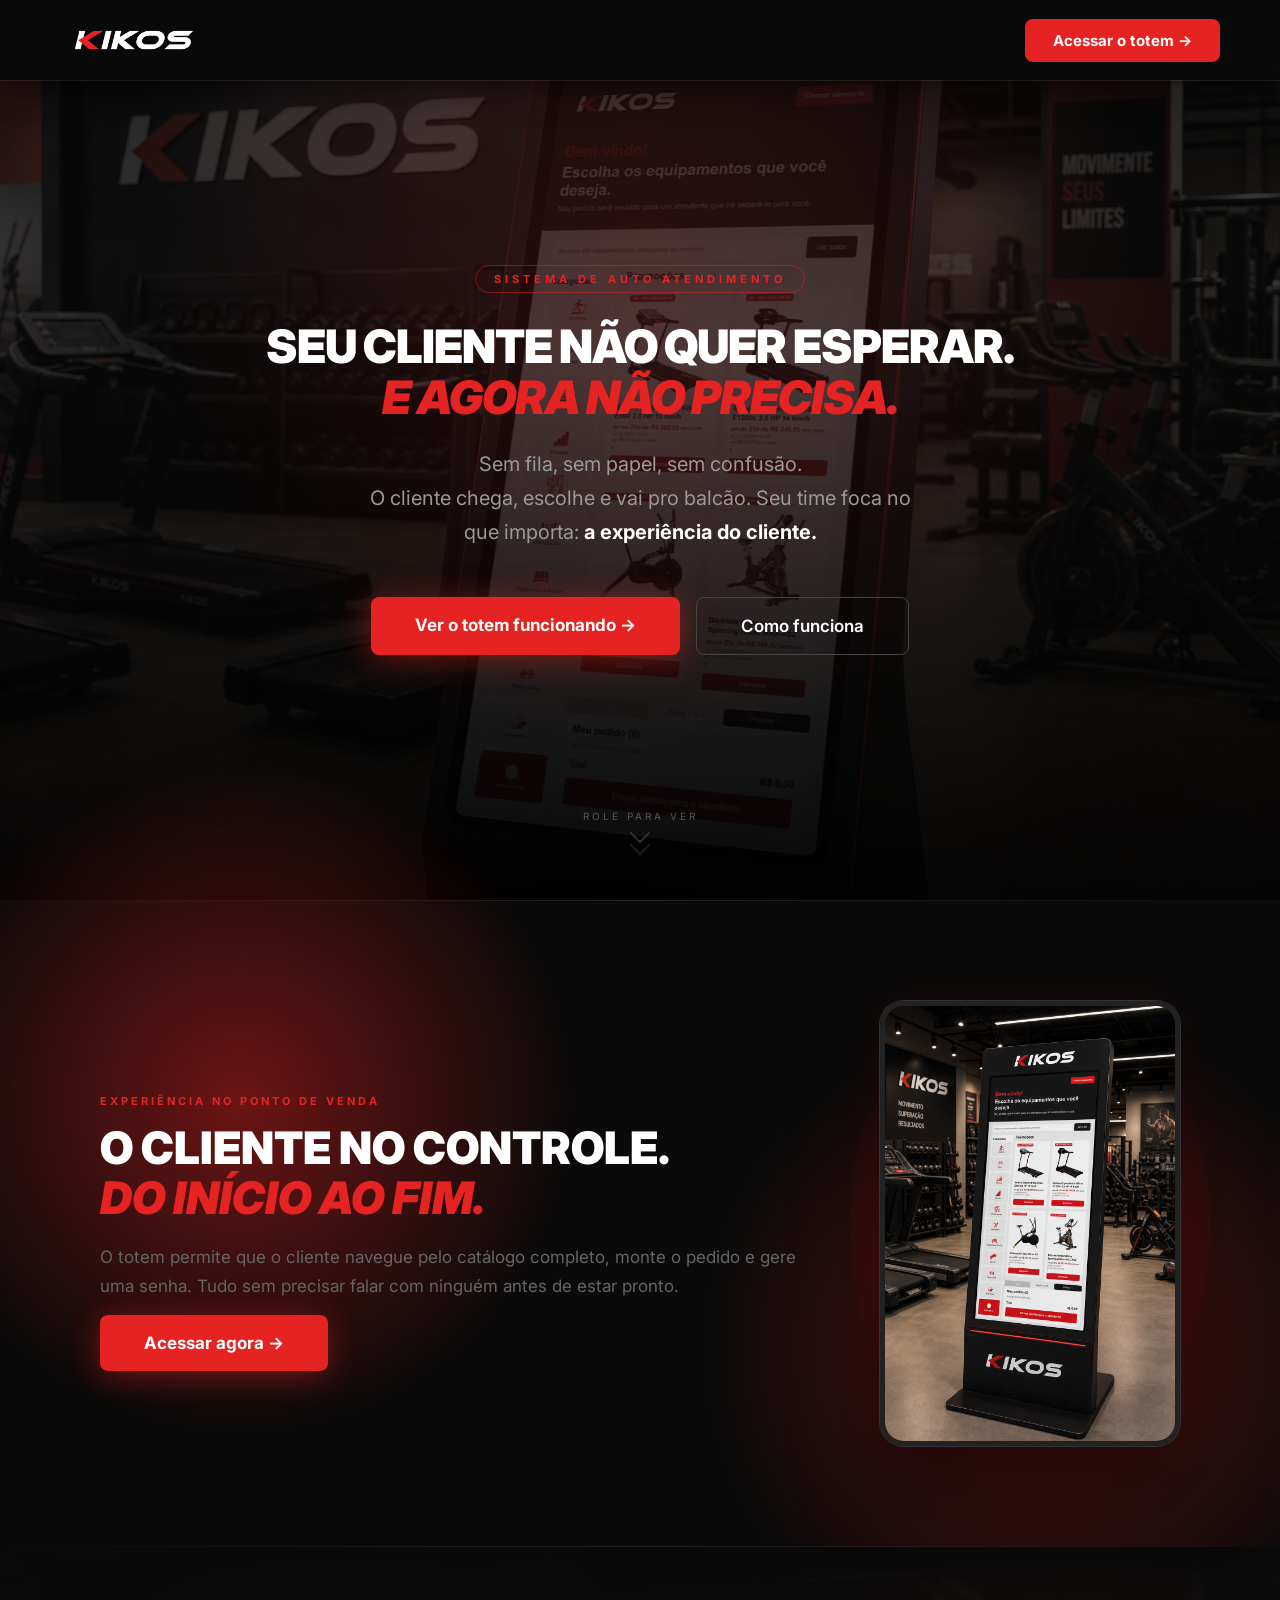
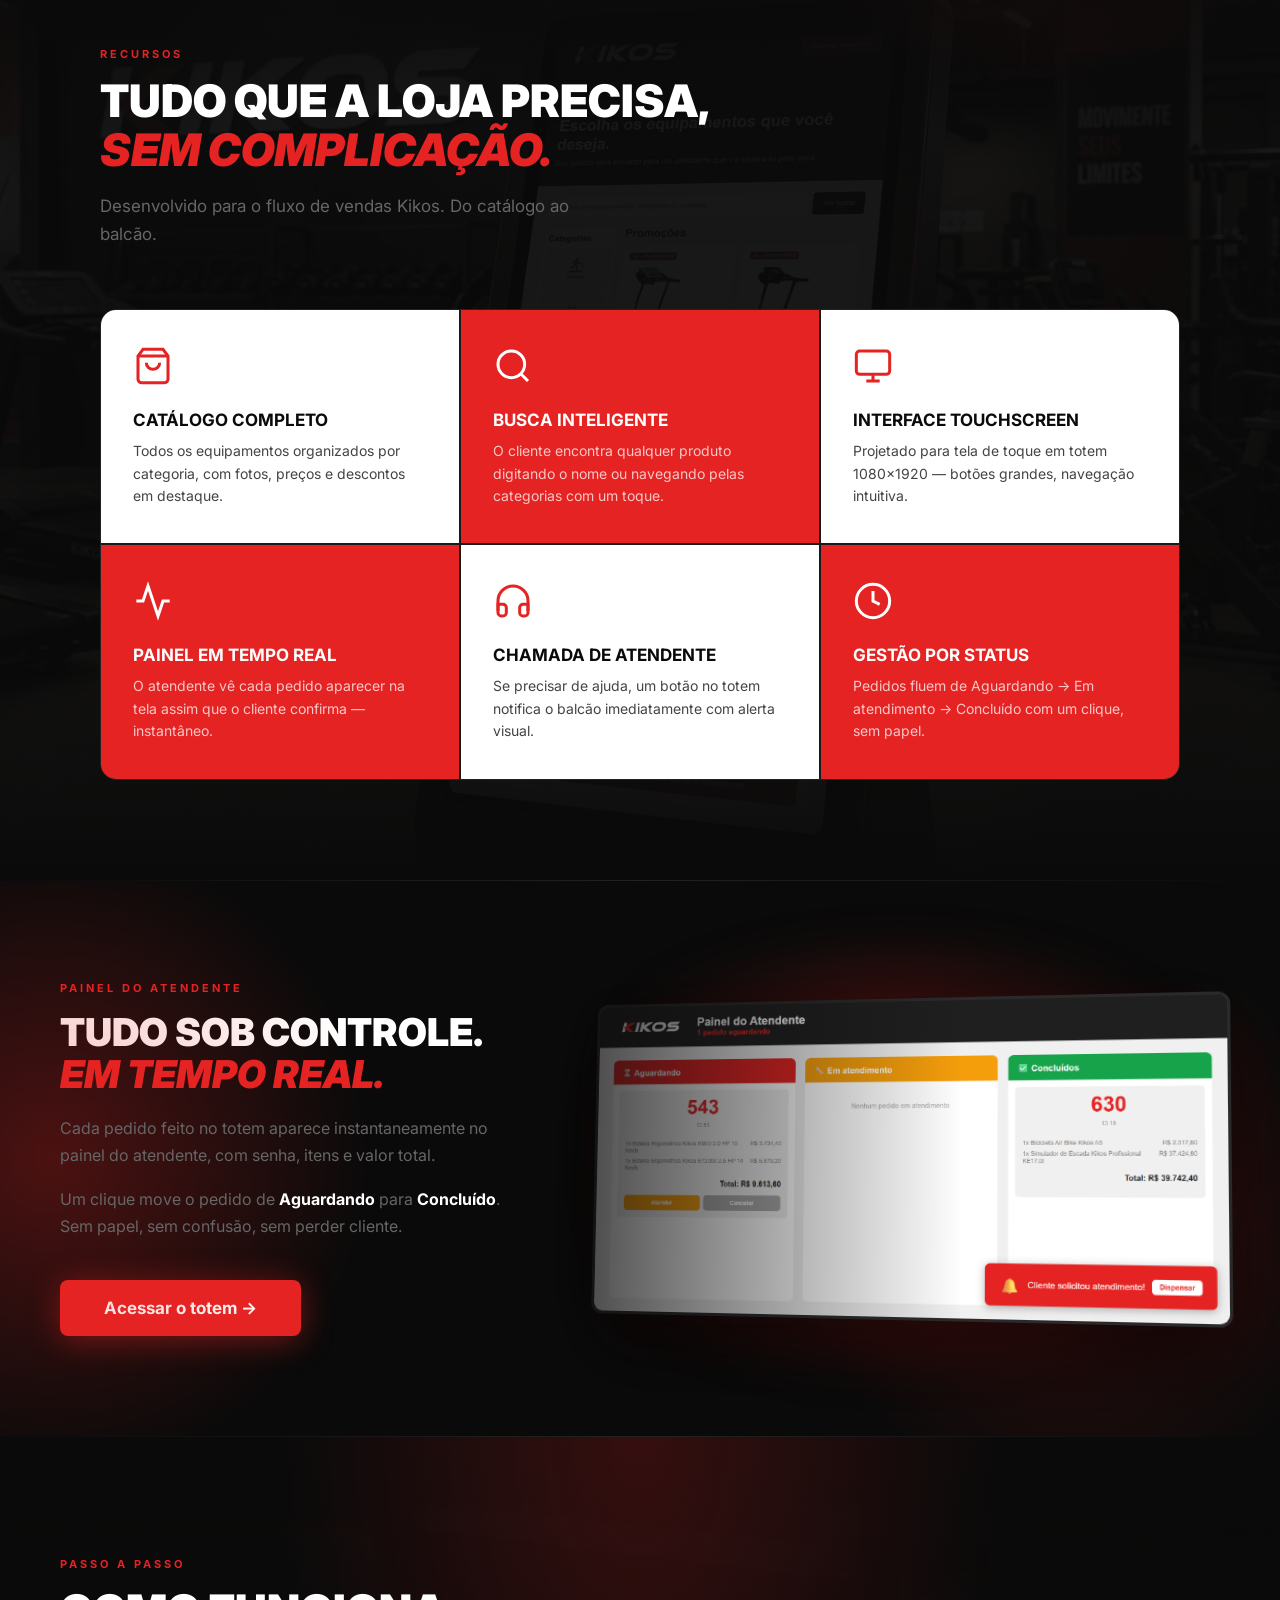
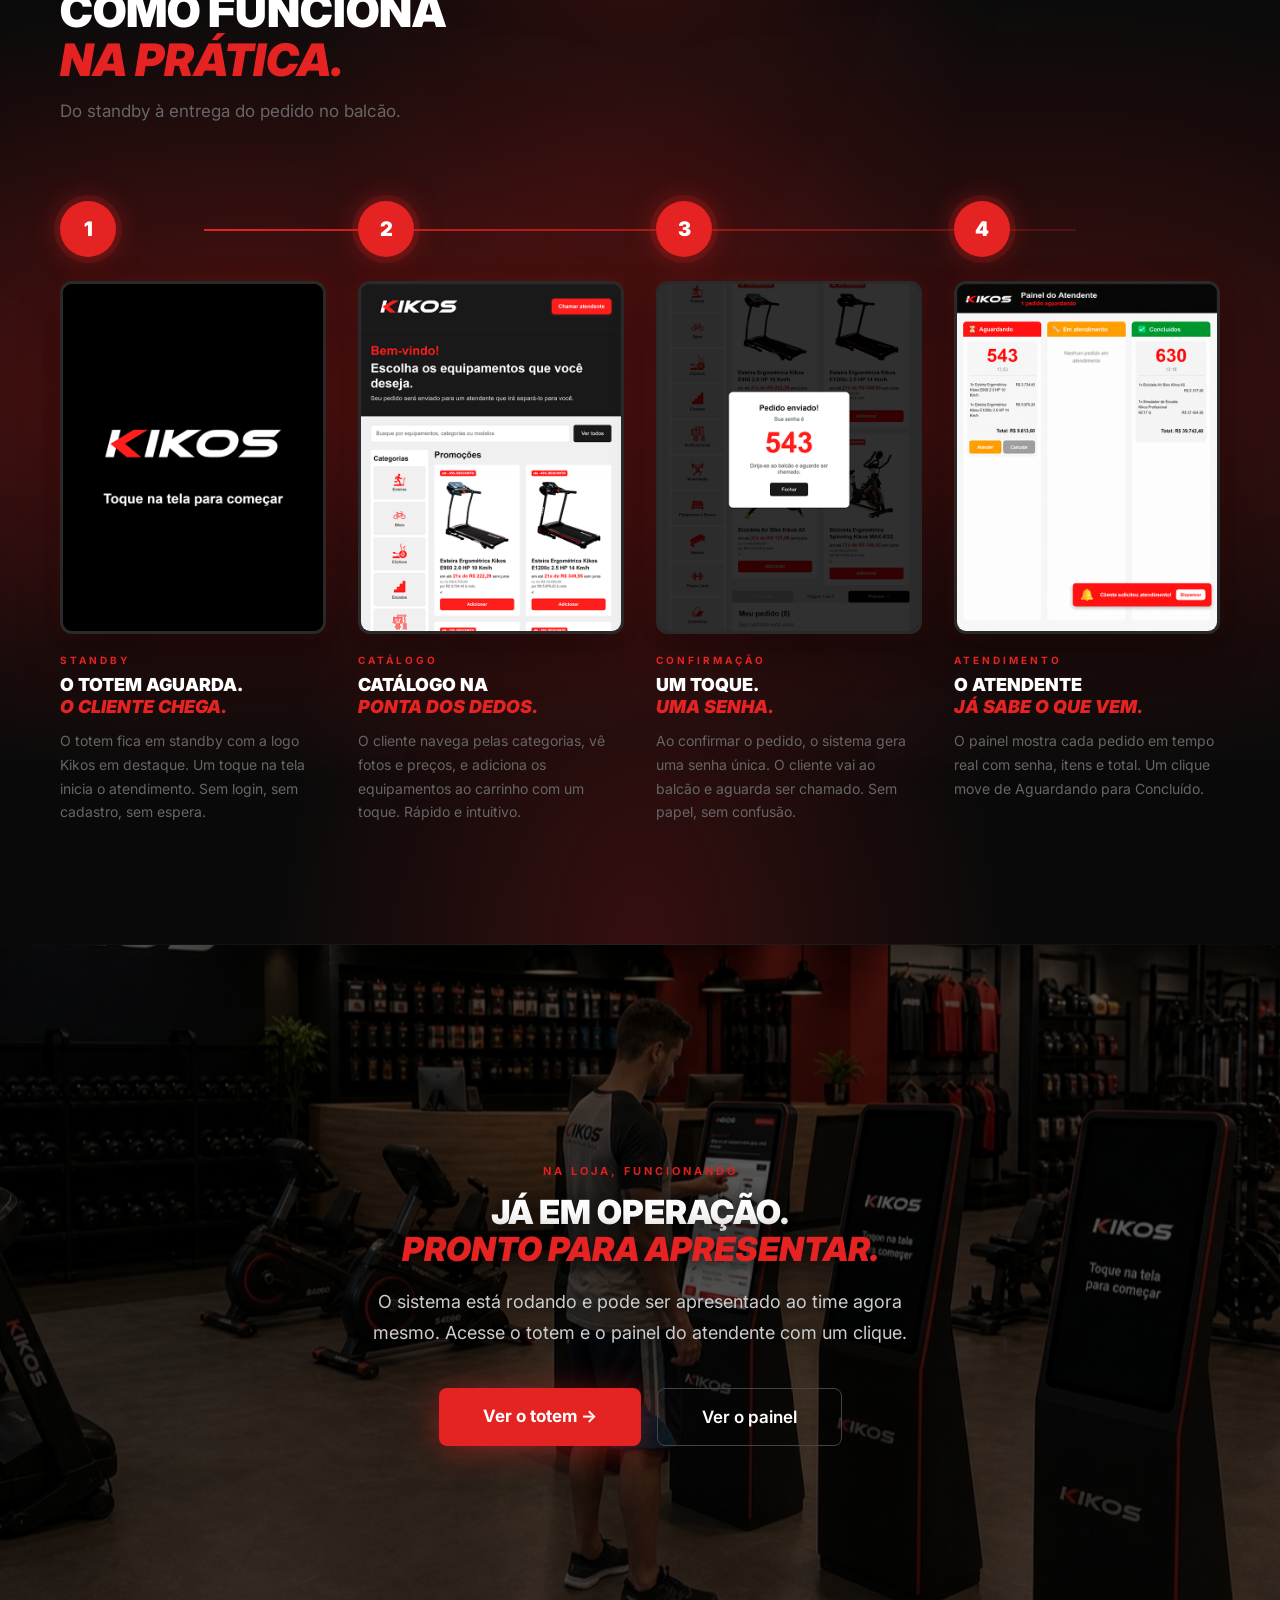
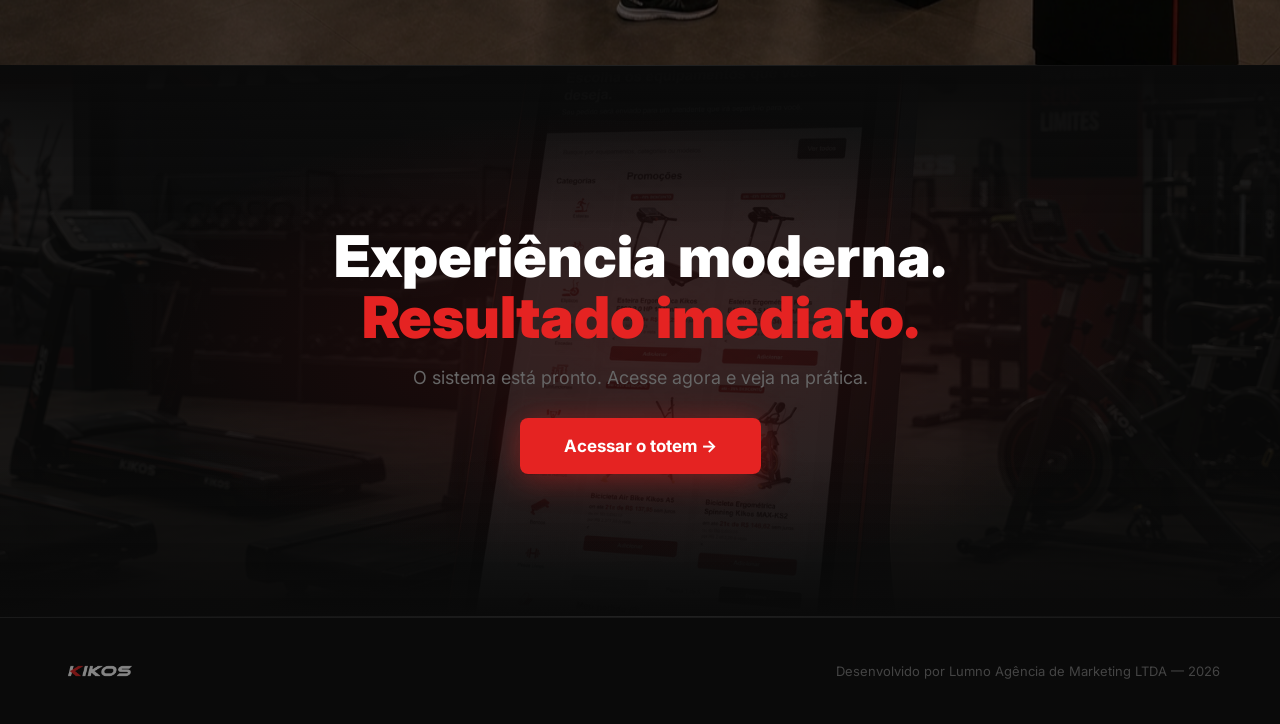
==== landing.html @ 2531a08b "primeiro commit" ====
<!DOCTYPE html>
<html lang="pt-BR">
<head>
  <meta charset="UTF-8">
  <meta name="viewport" content="width=device-width, initial-scale=1.0">
  <title>Auto Atendimento Kikos</title>
  <style>
    @import url('https://fonts.googleapis.com/css2?family=Inter:wght@400;600;700;900&display=swap');

    :root {
      --vermelho: #e52322;
      --preto: #0a0a0a;
      --cinza-escuro: #111111;
      --branco: #ffffff;
    }

    * { margin: 0; padding: 0; box-sizing: border-box; }
    html { scroll-behavior: smooth; }
    body {
      background-color: var(--preto);
      color: var(--branco);
      font-family: 'Inter', Arial, sans-serif;
      overflow-x: hidden;
    }

    /* ── NAV ─────────────────────────────────────────── */
nav {
  position: fixed;
  top: 0; left: 0; right: 0;
  z-index: 100;
  display: flex;
  align-items: center;
  justify-content: space-between;
  padding: 16px 60px;
  background: rgba(10,10,10,0.95);
  backdrop-filter: blur(12px);
  -webkit-backdrop-filter: blur(12px);
  box-shadow: 0 1px 0 rgba(255,255,255,0.08), 0 8px 32px rgba(0,0,0,0.5);
}

    nav img { height: 48px; }
    .nav-btn {
      background-color: var(--vermelho);
      color: var(--branco);
      border: none;
      padding: 12px 28px;
      border-radius: 8px;
      font-size: 15px;
      font-weight: 700;
      cursor: pointer;
      text-decoration: none;
      transition: opacity 0.2s;
    }
    .nav-btn:hover { opacity: 0.85; }

    /* ── HERO ─────────────────────────────────────────── */
    .hero {
      min-height: 100vh;
      position: relative;
      display: flex;
      align-items: center;
      justify-content: center;
      text-align: center;
      padding: 140px 40px 120px;
      overflow: hidden;
    }
    .hero-bg {
      position: absolute;
      inset: 0;
      background-image: url('mock1.png');
      background-size: cover;
      background-position: center;
      opacity: 0.2;
      filter: grayscale(30%);
      will-change: transform;
    }
    .hero-gradiente {
      position: absolute;
      inset: 0;
      background:
        radial-gradient(ellipse at 50% 30%, rgba(229,35,34,0.15) 0%, transparent 55%),
        linear-gradient(to bottom, rgba(0,0,0,0.2) 0%, rgba(0,0,0,0.0) 40%, rgba(0,0,0,0.85) 100%);
    }
    .hero-conteudo {
      position: relative;
      z-index: 1;
      max-width: 920px;
    }
    .hero-eyebrow {
      display: inline-block;
      font-size: 11px;
      font-weight: 700;
      letter-spacing: 4px;
      text-transform: uppercase;
      color: var(--vermelho);
      border: 1px solid rgba(229,35,34,0.5);
      padding: 6px 18px;
      border-radius: 100px;
      margin-bottom: 28px;
      opacity: 0;
      animation: fadeUp 0.8s ease forwards 0.3s;
    }
    .hero-titulo {
  font-size: clamp(28px, 3.6vw, 52px);
  font-weight: 900;
  line-height: 1.1;
  letter-spacing: -1px;
  margin-bottom: 24px;
  opacity: 0;
  animation: fadeUp 0.8s ease forwards 0.5s;
}
    .hero-titulo em { font-style: italic; color: var(--vermelho); }
    .hero-subtitulo {
      font-size: clamp(16px, 2vw, 20px);
      color: #999;
      line-height: 1.7;
      max-width: 560px;
      margin: 0 auto 48px;
      opacity: 0;
      animation: fadeUp 0.8s ease forwards 0.7s;
    }

    .destaque-subtitulo {
  font-style: normal;
  color: var(--branco);
  font-weight: 700;
  }

    .hero-cta {
      display: flex;
      gap: 16px;
      justify-content: center;
      flex-wrap: wrap;
      opacity: 0;
      animation: fadeUp 0.8s ease forwards 0.9s;
    }
    .btn-primario {
      background-color: var(--vermelho);
      color: var(--branco);
      border: none;
      padding: 18px 44px;
      border-radius: 8px;
      font-size: 17px;
      font-weight: 700;
      cursor: pointer;
      text-decoration: none;
      box-shadow: 0 4px 32px rgba(229,35,34,0.45);
      transition: transform 0.2s, box-shadow 0.2s;
    }
    .btn-primario:hover { transform: translateY(-2px); box-shadow: 0 8px 40px rgba(229,35,34,0.55); }
    .btn-outline {
      background: transparent;
      color: var(--branco);
      border: 1px solid #444;
      padding: 18px 44px;
      border-radius: 8px;
      font-size: 17px;
      font-weight: 600;
      cursor: pointer;
      text-decoration: none;
      transition: border-color 0.2s;
    }
    .btn-outline:hover { border-color: #888; }

    /* scroll indicator */
    .hero-scroll {
  position: absolute;
  bottom: 44px;
  left: 0;
  right: 0;
  display: flex;
  flex-direction: column;
  align-items: center;
  gap: 10px;
  opacity: 0;
  animation: fadeUp 0.8s ease forwards 1.2s;
  z-index: 2;
}
    .hero-scroll span {
      font-size: 10px;
      letter-spacing: 3px;
      text-transform: uppercase;
      color: #555;
    }
    .scroll-chevron {
      display: flex;
      flex-direction: column;
      align-items: center;
      gap: 4px;
      animation: bounce 2s ease infinite;
    }
    .scroll-chevron svg { opacity: 0.5; }
    @keyframes bounce {
      0%, 100% { transform: translateY(0); }
      50% { transform: translateY(8px); }
    }

    /* ── DIVISOR ──────────────────────────────────────── */
    .divisor { width: 100%; height: 1px; background: linear-gradient(to right, transparent, #222, transparent); }

    /* ── MOCKUP DUPLO ─────────────────────────────────── */
    .mockup-duplo {
  padding: 100px 60px;
  display: grid;
  grid-template-columns: 1fr 300px;
  gap: 60px;
  align-items: center;
  max-width: 1200px;
  margin: 0 auto;
  position: relative;
}

.mockup-duplo::before {
  content: '';
  position: absolute;
  top: -200px;
  left: -200px;
  width: 800px;
  height: 800px;
  background: radial-gradient(circle, rgba(229,35,34,0.45) 0%, transparent 60%);
  pointer-events: none;
  z-index: 0;
}

.mockup-duplo::after {
  content: '';
  position: absolute;
  bottom: -200px;
  right: -200px;
  width: 800px;
  height: 800px;
  background: radial-gradient(circle, rgba(229,35,34,0.35) 0%, transparent 60%);
  pointer-events: none;
  z-index: 0;
}
    .mockup-duplo.invertido .mockup-duplo-texto { order: 2; }
    .mockup-duplo.invertido .mockup-duplo-imagem { order: 1; }
    .label {
      font-size: 11px;
      font-weight: 700;
      letter-spacing: 3px;
      text-transform: uppercase;
      color: var(--vermelho);
      margin-bottom: 16px;
      display: block;
    }
    .mockup-duplo-texto h2 {
      font-size: clamp(28px, 3.5vw, 48px);
      font-weight: 900;
      line-height: 1.1;
      margin-bottom: 20px;
    }
    .mockup-duplo-texto p.desc {
      font-size: 17px;
      color: #666;
      line-height: 1.7;
      margin-bottom: 32px;
    }
    .frame-9-16 {
      width: 100%;
      border-radius: 24px;
      overflow: hidden;
      border: 5px solid #222;
      box-shadow: 0 0 0 1px #333, 0 40px 80px rgba(0,0,0,0.5), 0 0 60px rgba(229,35,34,0.1);
    }
    .frame-9-16 img { width: 100%; display: block; }

    .mockup-duplo-texto {
  position: relative;
  z-index: 1;
}

.mockup-duplo-imagem {
  position: relative;
  z-index: 1;
}

    /* ── FEATURES COM FUNDO ───────────────────────────── */
    .features-wrapper {
      position: relative;
      overflow: hidden;
    }
    .features-bg {
      position: absolute;
      inset: 0;
      background-image: url('mock1.png');
      background-size: cover;
      background-position: center 30%;
      opacity: 0.06;
      filter: grayscale(50%);
    }
    .features-overlay {
      position: absolute;
      inset: 0;
      background: linear-gradient(to bottom, var(--preto) 0%, transparent 20%, transparent 80%, var(--preto) 100%);
    }
    .features {
      padding: 100px 60px;
      max-width: 1200px;
      margin: 0 auto;
      position: relative;
      z-index: 1;
    }
    .features-header { margin-bottom: 60px; }
    .titulo-secao {
      font-size: clamp(28px, 3.5vw, 48px);
      font-weight: 900;
      line-height: 1.1;
      margin-bottom: 16px;
    }
    .desc-secao { font-size: 17px; color: #666; line-height: 1.7; max-width: 500px; }
    .features-grid {
      display: grid;
      grid-template-columns: repeat(3, 1fr);
      gap: 2px;
      background: #1a1a1a;
      border-radius: 16px;
      overflow: hidden;
      border: 1px solid #222;
    }
    .feature-card {
  background: var(--branco);
  padding: 36px 32px;
  opacity: 0;
  transform: translateY(20px);
  transition: opacity 0.5s ease, transform 0.5s ease, background 0.2s, box-shadow 0.2s;
}
.feature-card:hover {
  background: #f0f0f0;
  box-shadow: inset 0 0 0 2px var(--vermelho);
}
.feature-card.visivel { opacity: 1; transform: translateY(0); }
.feature-icone { width: 40px; height: 40px; margin-bottom: 20px; color: var(--vermelho); }
.feature-titulo { font-size: 17px; font-weight: 700; margin-bottom: 10px; color: var(--preto); }
.feature-texto { font-size: 14px; color: #444; line-height: 1.6; }

    /* ── PAINEL 3D ────────────────────────────────────── */
    .painel-3d-section {
  padding: 100px 60px;
  overflow: hidden;
  position: relative;
}

.painel-3d-section::before {
  content: '';
  position: absolute;
  top: 50%;
  left: -300px;
  transform: translateY(-50%);
  width: 700px;
  height: 700px;
  background: radial-gradient(circle, rgba(229,35,34,0.3) 0%, transparent 65%);
  pointer-events: none;
  z-index: 0;
}

.painel-3d-section::after {
  content: '';
  position: absolute;
  bottom: -100px;
  right: -100px;
  width: 600px;
  height: 600px;
  background: radial-gradient(circle, rgba(229,35,34,0.2) 0%, transparent 65%);
  pointer-events: none;
  z-index: 0;
}
    .painel-3d-inner {
      max-width: 1200px;
      margin: 0 auto;
      display: grid;
      grid-template-columns: 1fr 1.4fr;
      gap: 60px;
      align-items: center;
    }
    .painel-3d-texto .label { margin-bottom: 16px; }
    .painel-3d-texto h2 {
      font-size: clamp(26px, 3vw, 44px);
      font-weight: 900;
      line-height: 1.1;
      margin-bottom: 20px;
    }
    .painel-3d-texto p {
      font-size: 16px;
      color: #666;
      line-height: 1.7;
      margin-bottom: 16px;
      position: relative;
  z-index: 1;
    }

    .painel-3d-imagem.visivel {
      opacity: 1;
      transform: perspective(1000px) rotateY(-8deg) rotateX(3deg) translateX(0);
    }
    .painel-3d-imagem::after {
  content: '';
  position: absolute;
  inset: 0;
  background: linear-gradient(to left, transparent 40%, rgba(10,10,10,0.7) 100%);
  border-radius: 12px;
  pointer-events: none;
}
    .frame-16-9 {
      border-radius: 12px;
      overflow: hidden;
      border: 3px solid #2a2a2a;
      box-shadow: 0 40px 80px rgba(0,0,0,0.6), 20px 20px 60px rgba(229,35,34,0.08), -10px -10px 40px rgba(0,0,0,0.3);
    }
    .frame-16-9 img { width: 100%; display: block; }

    /* ── COMO FUNCIONA ────────────────────────────────────── */
.como-funciona {
  position: relative;
  padding: 120px 60px;
  overflow: hidden;
}

.como-funciona-bg {
  position: absolute;
  inset: 0;
  background-image: url('mock1.png');
  background-size: cover;
  background-position: center;
  opacity: 0.08;
  filter: grayscale(40%);
  will-change: transform;
}

.como-funciona-overlay {
  position: absolute;
  inset: 0;
  background:
    radial-gradient(ellipse at 20% 50%, rgba(229,35,34,0.35) 0%, transparent 50%),
    radial-gradient(ellipse at 80% 50%, rgba(229,35,34,0.25) 0%, transparent 50%),
    radial-gradient(ellipse at 50% 0%, rgba(229,35,34,0.2) 0%, transparent 40%),
    radial-gradient(ellipse at 50% 100%, rgba(229,35,34,0.2) 0%, transparent 40%),
    linear-gradient(to bottom, var(--preto) 0%, rgba(10,10,10,0.7) 50%, var(--preto) 100%);
}

.como-funciona-inner {
  max-width: 1200px;
  margin: 0 auto;
  position: relative;
  z-index: 1;
}

.como-funciona-header {
  margin-bottom: 80px;
}

.como-funciona-desc {
  font-size: 17px;
  color: #666;
  margin-top: 12px;
}

/* Timeline */
.timeline {
  display: grid;
  grid-template-columns: repeat(4, 1fr);
  gap: 32px;
  position: relative;
}

.timeline-linha {
  position: absolute;
  top: 28px;
  left: calc(12.5% - 1px);
  right: calc(12.5% - 1px);
  height: 2px;
  background: linear-gradient(to right, var(--vermelho), rgba(229,35,34,0.2));
  z-index: 0;
}

.timeline-card {
  position: relative;
  z-index: 1;
  opacity: 0;
  transform: translateY(30px);
  transition: opacity 0.6s ease, transform 0.6s ease;
}

.timeline-card.visivel {
  opacity: 1;
  transform: translateY(0);
}

.timeline-num {
  width: 56px;
  height: 56px;
  background: var(--vermelho);
  border-radius: 50%;
  display: flex;
  align-items: center;
  justify-content: center;
  font-size: 20px;
  font-weight: 900;
  margin-bottom: 24px;
  box-shadow: 0 0 0 6px rgba(229,35,34,0.15), 0 0 30px rgba(229,35,34,0.4);
}

.timeline-img {
  border-radius: 12px;
  overflow: hidden;
  border: 3px solid #2a2a2a;
  box-shadow: 0 20px 40px rgba(0,0,0,0.4), 0 0 20px rgba(229,35,34,0.1);
  margin-bottom: 20px;
}

.timeline-img img {
  width: 100%;
  display: block;
}

.timeline-eyebrow {
  font-size: 10px;
  font-weight: 700;
  letter-spacing: 3px;
  text-transform: uppercase;
  color: var(--vermelho);
  margin-bottom: 8px;
}

.timeline-titulo {
  font-size: clamp(16px, 1.4vw, 20px);
  font-weight: 900;
  line-height: 1.2;
  margin-bottom: 12px;
}

.timeline-desc {
  font-size: 14px;
  color: #666;
  line-height: 1.7;
}

    /* ── CTA FINAL COM FUNDO ──────────────────────────── */
    .cta-final {
      position: relative;
      padding: 160px 60px;
      text-align: center;
      overflow: hidden;
    }
    .cta-bg {
      position: absolute;
      inset: 0;
      background-image: url('mock1.png');
      background-size: cover;
      background-position: center;
      opacity: 0.1;
      filter: grayscale(40%);
    }
    .cta-overlay {
      position: absolute;
      inset: 0;
      background:
        radial-gradient(ellipse at 50% 50%, rgba(229,35,34,0.12) 0%, transparent 60%),
        linear-gradient(to bottom, var(--preto) 0%, transparent 30%, transparent 70%, var(--preto) 100%);
    }
    .cta-final h2 {
      font-size: clamp(32px, 4.5vw, 64px);
      font-weight: 900;
      line-height: 1.05;
      margin-bottom: 20px;
      position: relative;
      z-index: 1;
    }
    .cta-final p {
      font-size: 18px;
      color: #666;
      margin-bottom: 48px;
      position: relative;
      z-index: 1;
    }
    .cta-final a { position: relative; z-index: 1; }

    .titulo-destaque {
  font-style: italic;
  color: var(--vermelho);
}

.mockup-duplo-imagem::before {
  content: '';
  position: absolute;
  top: 50%;
  left: 50%;
  transform: translate(-50%, -50%);
  width: 120%;
  height: 120%;
  background: radial-gradient(circle, rgba(232, 21, 21, 0.35) 0%, transparent 65%);
  pointer-events: none;
  z-index: 0;
  border-radius: 50%;
}

.mockup-duplo-imagem .frame-9-16 {
  position: relative;
  z-index: 1;
}

.feature-card-vermelho {
  background: var(--vermelho) !important;
}

.feature-card-vermelho .feature-icone {
  color: var(--branco);
}

.feature-card-vermelho .feature-titulo {
  color: var(--branco);
}

.feature-card-vermelho .feature-texto {
  color: rgba(255,255,255,0.75);
}

.feature-card-vermelho:hover {
  background: #cc1f1e !important;
  box-shadow: inset 0 0 0 2px rgba(255,255,255,0.3);
}

.painel-3d-wrapper {
  position: relative;
}

.painel-glow {
  position: absolute;
  top: 50%;
  left: 50%;
  transform: translate(-50%, -50%);
  width: 120%;
  height: 120%;
  background: radial-gradient(circle, rgba(229,35,34,0.6) 0%, rgba(229,35,34,0.2) 40%, transparent 70%);
  pointer-events: none;
  border-radius: 50%;
  filter: blur(30px);
  z-index: 0;
}

.painel-3d-imagem {
  position: relative;
  z-index: 1;
  opacity: 0;
  transform: perspective(1000px) rotateY(-8deg) rotateX(3deg) translateX(40px);
  transition: opacity 0.9s ease, transform 0.9s ease;
}

/* ── APRESENTAÇÃO ─────────────────────────────────────── */
.apresentacao {
  position: relative;
  min-height: 80vh;
  display: flex;
  align-items: center;
  justify-content: center;
  text-align: center;
  overflow: hidden;
  padding: 120px 60px;
}

.apresentacao-bg {
  position: absolute;
  inset: 0;
  background-image: url('sessão_apresentacao.png');
  background-size: cover;
  background-position: center;
  will-change: transform;
  transition: transform 0.05s linear;
  transform: scale(1.1);
}

.apresentacao-overlay {
  position: absolute;
  inset: 0;
  background: rgba(0, 0, 0, 0.65);
}

.apresentacao-conteudo {
  position: relative;
  z-index: 1;
  max-width: 800px;
}

.apresentacao-conteudo .label {
  margin-bottom: 16px;
}

.apresentacao-conteudo h2 {
  font-size: clamp(24px, 2.6vw, 40px);
  font-weight: 900;
  line-height: 1.1;
  margin-bottom: 20px;
  text-shadow: 0 2px 20px rgba(0,0,0,0.8), 0 4px 40px rgba(0,0,0,0.6);
  max-width: 600px;
  margin-left: auto;
  margin-right: auto;
}

.apresentacao-desc {
  font-size: 18px;
  color: #ccc;
  line-height: 1.7;
  margin-bottom: 40px;
  max-width: 560px;
  margin-left: auto;
  margin-right: auto;
  text-shadow: 0 2px 12px rgba(0,0,0,0.9);
}

.apresentacao-desc {
  font-size: 18px;
  color: #ccc;
  line-height: 1.7;
  margin-bottom: 40px;
  max-width: 560px;
  margin-left: auto;
  margin-right: auto;
}

.apresentacao-btns {
  display: flex;
  gap: 16px;
  justify-content: center;
  flex-wrap: wrap;
}


    /* ── FOOTER ───────────────────────────────────────── */
    footer {
      border-top: 1px solid #1a1a1a;
      padding: 40px 60px;
      display: flex;
      align-items: center;
      justify-content: space-between;
    }
    footer img { height: 26px; opacity: 0.5; }
    footer p { font-size: 13px; color: #444; }

    /* ── ANIMAÇÕES ────────────────────────────────────── */
    @keyframes fadeUp {
      from { opacity: 0; transform: translateY(24px); }
      to { opacity: 1; transform: translateY(0); }
    }

    /* ── RESPONSIVE ───────────────────────────────────── */
    @media (max-width: 480px) {

     /* IMAGENS MOBILE DA TIMELINE */
  .timeline-img {
    height: 195px;
  }

  /* NAV */
  nav {
    padding: 14px 20px;
  }
  nav img { height: 36px; }
  .nav-btn {
    padding: 10px 16px;
    font-size: 13px;
  }

  /* HERO */
  .hero {
    padding: 120px 24px 100px;
  }
  .hero-titulo {
    font-size: clamp(28px, 8vw, 40px);
    letter-spacing: 0;
  }
  .hero-subtitulo {
    font-size: 15px;
  }
  .btn-primario, .btn-outline {
    width: 100%;
    text-align: center;
    padding: 16px 24px;
    font-size: 15px;
  }
  .hero-cta {
    flex-direction: column;
  }

  /* MOCKUP DUPLO */
  .mockup-duplo {
    grid-template-columns: 1fr;
    padding: 60px 24px;
    gap: 32px;
  }
  .mockup-duplo::before,
  .mockup-duplo::after {
    display: none;
  }
  .mockup-duplo-texto h2 {
    font-size: clamp(24px, 7vw, 36px);
  }

  /* FEATURES */
  .features {
    padding: 60px 24px;
  }
  .features-grid {
    grid-template-columns: 1fr;
  }
  .titulo-secao {
    font-size: clamp(24px, 7vw, 36px);
  }

  /* PAINEL 3D */
  .painel-3d-section {
    padding: 60px 24px;
  }
  .painel-3d-inner {
    grid-template-columns: 1fr;
    gap: 40px;
  }
  .painel-3d-imagem {
    transform: none !important;
  }
  .painel-3d-imagem.visivel {
    transform: none !important;
  }
  .painel-3d-texto h2 {
    font-size: clamp(24px, 7vw, 36px);
  }

  /* COMO FUNCIONA */
  .como-funciona {
    padding: 60px 24px;
  }
  .timeline {
    grid-template-columns: 1fr;
    gap: 48px;
  }
  .timeline-linha {
    display: none;
  }
  .timeline-num {
    width: 44px;
    height: 44px;
    font-size: 18px;
    margin-bottom: 16px;
  }
  .timeline-img {
    height: 220px;
  }
  .timeline-titulo {
    font-size: 18px;
  }

  /* APRESENTAÇÃO */
  .apresentacao {
    padding: 80px 24px;
    min-height: 60vh;
  }
  .apresentacao-conteudo h2 {
    font-size: clamp(22px, 7vw, 32px);
  }
  .apresentacao-desc {
    font-size: 15px;
  }
  .apresentacao-btns {
    flex-direction: column;
  }
  .apresentacao-btns a {
    width: 100%;
    text-align: center;
  }

  /* CTA FINAL */
  .cta-final {
    padding: 80px 24px;
  }
  .cta-final h2 {
    font-size: clamp(28px, 8vw, 40px);
  }

  /* FOOTER */
  footer {
    flex-direction: column;
    gap: 16px;
    text-align: center;
    padding: 32px 24px;
  }
}
  </style>
</head>
<body>

  <!-- ── NAV ─────────────────────────────────────────── -->
  <nav>
    <img src="assets/images/logo.png" alt="Kikos">
    <a href="index.html" class="nav-btn">Acessar o totem →</a>
  </nav>


  <!-- ── HERO ─────────────────────────────────────────── -->
  <section class="hero">
    <div class="hero-bg" id="hero-parallax"></div>
    <div class="hero-gradiente"></div>
    <div class="hero-conteudo">
      <span class="hero-eyebrow">Sistema de Auto Atendimento</span>
      <h1 class="hero-titulo">
        SEU CLIENTE NÃO QUER ESPERAR.<br>
        <em>E AGORA NÃO PRECISA.</em>
      </h1>
      <p class="hero-subtitulo">
        Sem fila, sem papel, sem confusão.<br>
        O cliente chega, escolhe e vai pro balcão.
        Seu time foca no que importa: <em class="destaque-subtitulo">a experiência do cliente.</em>
      </p>
      <div class="hero-cta">
        <a href="index.html" class="btn-primario">Ver o totem funcionando →</a>
        <a href="#como-funciona" class="btn-outline">Como funciona</a>
      </div>
    </div>
    <div class="hero-scroll">
      <span>Role para ver</span>
      <div class="scroll-chevron">
        <svg width="20" height="12" viewBox="0 0 20 12" fill="none">
          <path d="M1 1L10 10L19 1" stroke="#555" stroke-width="2" stroke-linecap="round"/>
        </svg>
        <svg width="20" height="12" viewBox="0 0 20 12" fill="none" style="opacity:0.3; margin-top:-4px;">
          <path d="M1 1L10 10L19 1" stroke="#555" stroke-width="2" stroke-linecap="round"/>
        </svg>
      </div>
    </div>
  </section>

  <div class="divisor"></div>

  <!-- ── MOCKUP + TEXTO ─────────────────────────────────── -->
  <div class="mockup-duplo">
    <div class="mockup-duplo-texto">
      <span class="label">Experiência no ponto de venda</span>
      <h2>O CLIENTE NO CONTROLE.<br><em class="titulo-destaque">DO INÍCIO AO FIM.</em></h2>
      <p class="desc">O totem permite que o cliente navegue pelo catálogo completo, monte o pedido e gere uma senha. Tudo sem precisar falar com ninguém antes de estar pronto.</p>
      <a href="index.html" class="btn-primario">Acessar agora →</a>
    </div>
    <div class="mockup-duplo-imagem">
      <div class="frame-9-16">
        <img src="mock2.png" alt="Interface do totem Kikos">
      </div>
    </div>
  </div>

  <div class="divisor"></div>

  <!-- ── FEATURES COM FUNDO ─────────────────────────────── -->
  <div class="features-wrapper">
    <div class="features-bg"></div>
    <div class="features-overlay"></div>
    <section class="features">
      <div class="features-header">
        <span class="label">Recursos</span>
        <h2 class="titulo-secao">TUDO QUE A LOJA PRECISA,<br><em class="titulo-destaque">SEM COMPLICAÇÃO.</em></h2>
        <p class="desc-secao">Desenvolvido para o fluxo de vendas Kikos. Do catálogo ao balcão.</p>
      </div>
      <div class="features-grid">
        <div class="feature-card">
          <svg class="feature-icone" viewBox="0 0 24 24" fill="none" stroke="currentColor" stroke-width="1.8">
            <path d="M6 2 3 6v14a2 2 0 0 0 2 2h14a2 2 0 0 0 2-2V6l-3-4z"/><line x1="3" y1="6" x2="21" y2="6"/><path d="M16 10a4 4 0 0 1-8 0"/>
          </svg>
          <div class="feature-titulo">CATÁLOGO COMPLETO</div>
          <div class="feature-texto">Todos os equipamentos organizados por categoria, com fotos, preços e descontos em destaque.</div>
        </div>
        <div class="feature-card feature-card-vermelho">
          <svg class="feature-icone" viewBox="0 0 24 24" fill="none" stroke="currentColor" stroke-width="1.8">
            <circle cx="11" cy="11" r="8"/><path d="m21 21-4.35-4.35"/>
          </svg>
          <div class="feature-titulo">BUSCA INTELIGENTE</div>
          <div class="feature-texto">O cliente encontra qualquer produto digitando o nome ou navegando pelas categorias com um toque.</div>
        </div>
        <div class="feature-card">
          <svg class="feature-icone" viewBox="0 0 24 24" fill="none" stroke="currentColor" stroke-width="1.8">
            <rect x="2" y="3" width="20" height="14" rx="2"/><path d="M8 21h8M12 17v4"/>
          </svg>
          <div class="feature-titulo">INTERFACE TOUCHSCREEN</div>
          <div class="feature-texto">Projetado para tela de toque em totem 1080×1920 — botões grandes, navegação intuitiva.</div>
        </div>
        <div class="feature-card feature-card-vermelho">
          <svg class="feature-icone" viewBox="0 0 24 24" fill="none" stroke="currentColor" stroke-width="1.8">
            <path d="M22 12h-4l-3 9L9 3l-3 9H2"/>
          </svg>
          <div class="feature-titulo">PAINEL EM TEMPO REAL</div>
          <div class="feature-texto">O atendente vê cada pedido aparecer na tela assim que o cliente confirma — instantâneo.</div>
        </div>
        <div class="feature-card">
          <svg class="feature-icone" viewBox="0 0 24 24" fill="none" stroke="currentColor" stroke-width="1.8">
            <path d="M3 18v-6a9 9 0 0 1 18 0v6"/><path d="M21 19a2 2 0 0 1-2 2h-1a2 2 0 0 1-2-2v-3a2 2 0 0 1 2-2h3z"/><path d="M3 19a2 2 0 0 0 2 2h1a2 2 0 0 0 2-2v-3a2 2 0 0 0-2-2H3z"/>
          </svg>
          <div class="feature-titulo">CHAMADA DE ATENDENTE</div>
          <div class="feature-texto">Se precisar de ajuda, um botão no totem notifica o balcão imediatamente com alerta visual.</div>
        </div>
        <div class="feature-card feature-card-vermelho">
          <svg class="feature-icone" viewBox="0 0 24 24" fill="none" stroke="currentColor" stroke-width="1.8">
            <circle cx="12" cy="12" r="10"/><polyline points="12 6 12 12 16 14"/>
          </svg>
          <div class="feature-titulo">GESTÃO POR STATUS</div>
          <div class="feature-texto">Pedidos fluem de Aguardando → Em atendimento → Concluído com um clique, sem papel.</div>
        </div>
      </div>
    </section>
  </div>

  <div class="divisor"></div>

  <!-- ── PAINEL 3D ──────────────────────────────────────── -->
  <section class="painel-3d-section">
    <div class="painel-3d-inner">
      <div class="painel-3d-texto">
        <span class="label">Painel do atendente</span>
        <h2>TUDO SOB CONTROLE.<br><em class="titulo-destaque">EM TEMPO REAL.</em></h2>
        <p>Cada pedido feito no totem aparece instantaneamente no painel do atendente, com senha, itens e valor total.</p>
        <p>Um clique move o pedido de <strong style="color:#fff;">Aguardando</strong> para <strong style="color:#fff;">Concluído</strong>. Sem papel, sem confusão, sem perder cliente.</p>
        <a href="index.html" class="btn-primario" style="display:inline-block; margin-top:24px;">Acessar o totem →</a>
      </div>
      <div class="painel-3d-wrapper">
        <div class="painel-glow"></div>
        <div class="painel-3d-imagem" id="painel-3d">
          <div class="frame-16-9">
            <img src="painel.png" alt="Painel do atendente Kikos">
          </div>
        </div>
      </div>
    </div>
  </section>

  <div class="divisor"></div>

  <!-- ── COMO FUNCIONA ─────────────────────────────────── -->
  <section class="como-funciona" id="como-funciona">
    <div class="como-funciona-bg" id="como-funciona-parallax"></div>
    <div class="como-funciona-overlay"></div>
    <div class="como-funciona-inner">
      <div class="como-funciona-header">
        <span class="label">Passo a passo</span>
        <h2 class="titulo-secao">COMO FUNCIONA<br><em class="titulo-destaque">NA PRÁTICA.</em></h2>
        <p class="como-funciona-desc">Do standby à entrega do pedido no balcão.</p>
      </div>

      <div class="timeline">
        <div class="timeline-linha"></div>

        <div class="timeline-card" data-delay="0">
          <div class="timeline-num">1</div>
          <div class="timeline-img">
            <img src="splash_screen_passo.png" alt="Splash screen">
          </div>
          <div class="timeline-eyebrow">Standby</div>
          <h3 class="timeline-titulo">O TOTEM AGUARDA.<br><em class="titulo-destaque">O CLIENTE CHEGA.</em></h3>
          <p class="timeline-desc">O totem fica em standby com a logo Kikos em destaque. Um toque na tela inicia o atendimento. Sem login, sem cadastro, sem espera.</p>
        </div>

        <div class="timeline-card" data-delay="150">
          <div class="timeline-num">2</div>
          <div class="timeline-img">
            <img src="mock3.png" alt="Catálogo">
          </div>
          <div class="timeline-eyebrow">Catálogo</div>
          <h3 class="timeline-titulo">CATÁLOGO NA<br><em class="titulo-destaque">PONTA DOS DEDOS.</em></h3>
          <p class="timeline-desc">O cliente navega pelas categorias, vê fotos e preços, e adiciona os equipamentos ao carrinho com um toque. Rápido e intuitivo.</p>
        </div>

        <div class="timeline-card" data-delay="300">
          <div class="timeline-num">3</div>
          <div class="timeline-img">
            <img src="senha_passo.png" alt="Senha">
          </div>
          <div class="timeline-eyebrow">Confirmação</div>
          <h3 class="timeline-titulo">UM TOQUE.<br><em class="titulo-destaque">UMA SENHA.</em></h3>
          <p class="timeline-desc">Ao confirmar o pedido, o sistema gera uma senha única. O cliente vai ao balcão e aguarda ser chamado. Sem papel, sem confusão.</p>
        </div>

        <div class="timeline-card" data-delay="450">
          <div class="timeline-num">4</div>
          <div class="timeline-img">
            <img src="painel_passo.png" alt="Painel">
          </div>
          <div class="timeline-eyebrow">Atendimento</div>
          <h3 class="timeline-titulo">O ATENDENTE<br><em class="titulo-destaque">JÁ SABE O QUE VEM.</em></h3>
          <p class="timeline-desc">O painel mostra cada pedido em tempo real com senha, itens e total. Um clique move de Aguardando para Concluído.</p>
        </div>

      </div>
    </div>
  </section>

  <div class="divisor"></div>

  <!-- ── APRESENTAÇÃO ──────────────────────────────────── -->
  <section class="apresentacao">
    <div class="apresentacao-bg" id="apresentacao-parallax"></div>
    <div class="apresentacao-overlay"></div>
    <div class="apresentacao-conteudo">
      <span class="label">Na loja, funcionando</span>
      <h2>JÁ EM OPERAÇÃO.<br><em class="titulo-destaque">PRONTO PARA APRESENTAR.</em></h2>
      <p class="apresentacao-desc">O sistema está rodando e pode ser apresentado ao time agora mesmo. Acesse o totem e o painel do atendente com um clique.</p>
      <div class="apresentacao-btns">
        <a href="index.html" class="btn-primario">Ver o totem →</a>
        <a href="painel.html" class="btn-outline">Ver o painel</a>
      </div>
    </div>
  </section>

  <div class="divisor"></div>

  <!-- ── CTA FINAL ─────────────────────────────────────── -->
  <section class="cta-final">
    <div class="cta-bg"></div>
    <div class="cta-overlay"></div>
    <h2>Experiência moderna.<br><em style="font-style:normal; color:var(--vermelho);">Resultado imediato.</em></h2>
    <p>O sistema está pronto. Acesse agora e veja na prática.</p>
    <a href="index.html" class="btn-primario">Acessar o totem →</a>
  </section>

  <!-- ── FOOTER ────────────────────────────────────────── -->
  <div class="divisor"></div>
  <footer>
    <img src="assets/images/logo.png" alt="Kikos">
    <p>Desenvolvido por Lumno Agência de Marketing LTDA — 2026</p>
  </footer>

  <script>
    // ── PARALLAX ────────────────────────────────────────
   const heroBg = document.getElementById('hero-parallax');
const comoFuncionaBg = document.getElementById('como-funciona-parallax');
const apresentacaoBg = document.getElementById('apresentacao-parallax');

window.addEventListener('scroll', () => {
  const scrollY = window.scrollY;
  heroBg.style.transform = `translateY(${scrollY * 0.4}px)`;

  if (comoFuncionaBg) {
    const secao = comoFuncionaBg.closest('section');
    const offset = secao.getBoundingClientRect().top + scrollY;
    const relativo = scrollY - offset;
    comoFuncionaBg.style.transform = `translateY(${relativo * 0.3}px)`;
  }

  if (apresentacaoBg) {
    const secao = apresentacaoBg.closest('section');
    const rect = secao.getBoundingClientRect();
    const progresso = 1 - Math.max(0, Math.min(1, rect.top / window.innerHeight));
    const escala = 1.15 - progresso * 0.15;
    apresentacaoBg.style.transform = `scale(${escala})`;
  }
});

    // ── SCROLL REVEAL ───────────────────────────────────
    const observer = new IntersectionObserver((entries) => {
  entries.forEach((entry) => {
    if (entry.isIntersecting) {
      setTimeout(() => entry.target.classList.add('visivel'), entry.target.dataset.delay || 0);
      observer.unobserve(entry.target);
    }
  });
}, { threshold: 0.05, rootMargin: '0px 0px -50px 0px' });

    document.querySelectorAll('.feature-card').forEach((el, i) => {
      el.dataset.delay = (i % 3) * 100;
      observer.observe(el);
    });

    document.querySelectorAll('.timeline-card').forEach((el, i) => {
  el.dataset.delay = parseInt(el.dataset.delay) || 0;
  observer.observe(el);
});

    const painel3d = document.getElementById('painel-3d');
    if (painel3d) observer.observe(painel3d);

    // ── ACCORDION ───────────────────────────────────────
    const passos = document.querySelectorAll('.passo-item');

    function abrirPasso(index) {
      passos.forEach((p, i) => {
        if (i === index) {
          p.classList.add('ativo');
        } else {
          p.classList.remove('ativo');
        }
      });
    }

    passos.forEach((passo, index) => {
      passo.querySelector('.passo-header').addEventListener('click', () => {
        const jaAberto = passo.classList.contains('ativo');
        if (jaAberto) {
          passo.classList.remove('ativo');
        } else {
          abrirPasso(index);
        }
      });
    });

    // Abre o primeiro por padrão após um delay
    setTimeout(() => abrirPasso(0), 800);

    // ── IMAGENS MOBILE ──────────────────────────────────
if (window.innerWidth <= 480) {
  const imgsMobile = [
    { indice: 1, src: 'splash_screen_passo_mobile.png' },
    { indice: 2, src: 'mock3_mobile.png' },
    { indice: 3, src: 'senha_mobile.png' },
    { indice: 4, src: 'painel_mobile.png' }
  ];

  const cards = document.querySelectorAll('.timeline-card');
  imgsMobile.forEach(({ indice, src }) => {
    const img = cards[indice - 1]?.querySelector('.timeline-img img');
    if (img) img.src = src;
  });
}

  </script>

</body>
</html>
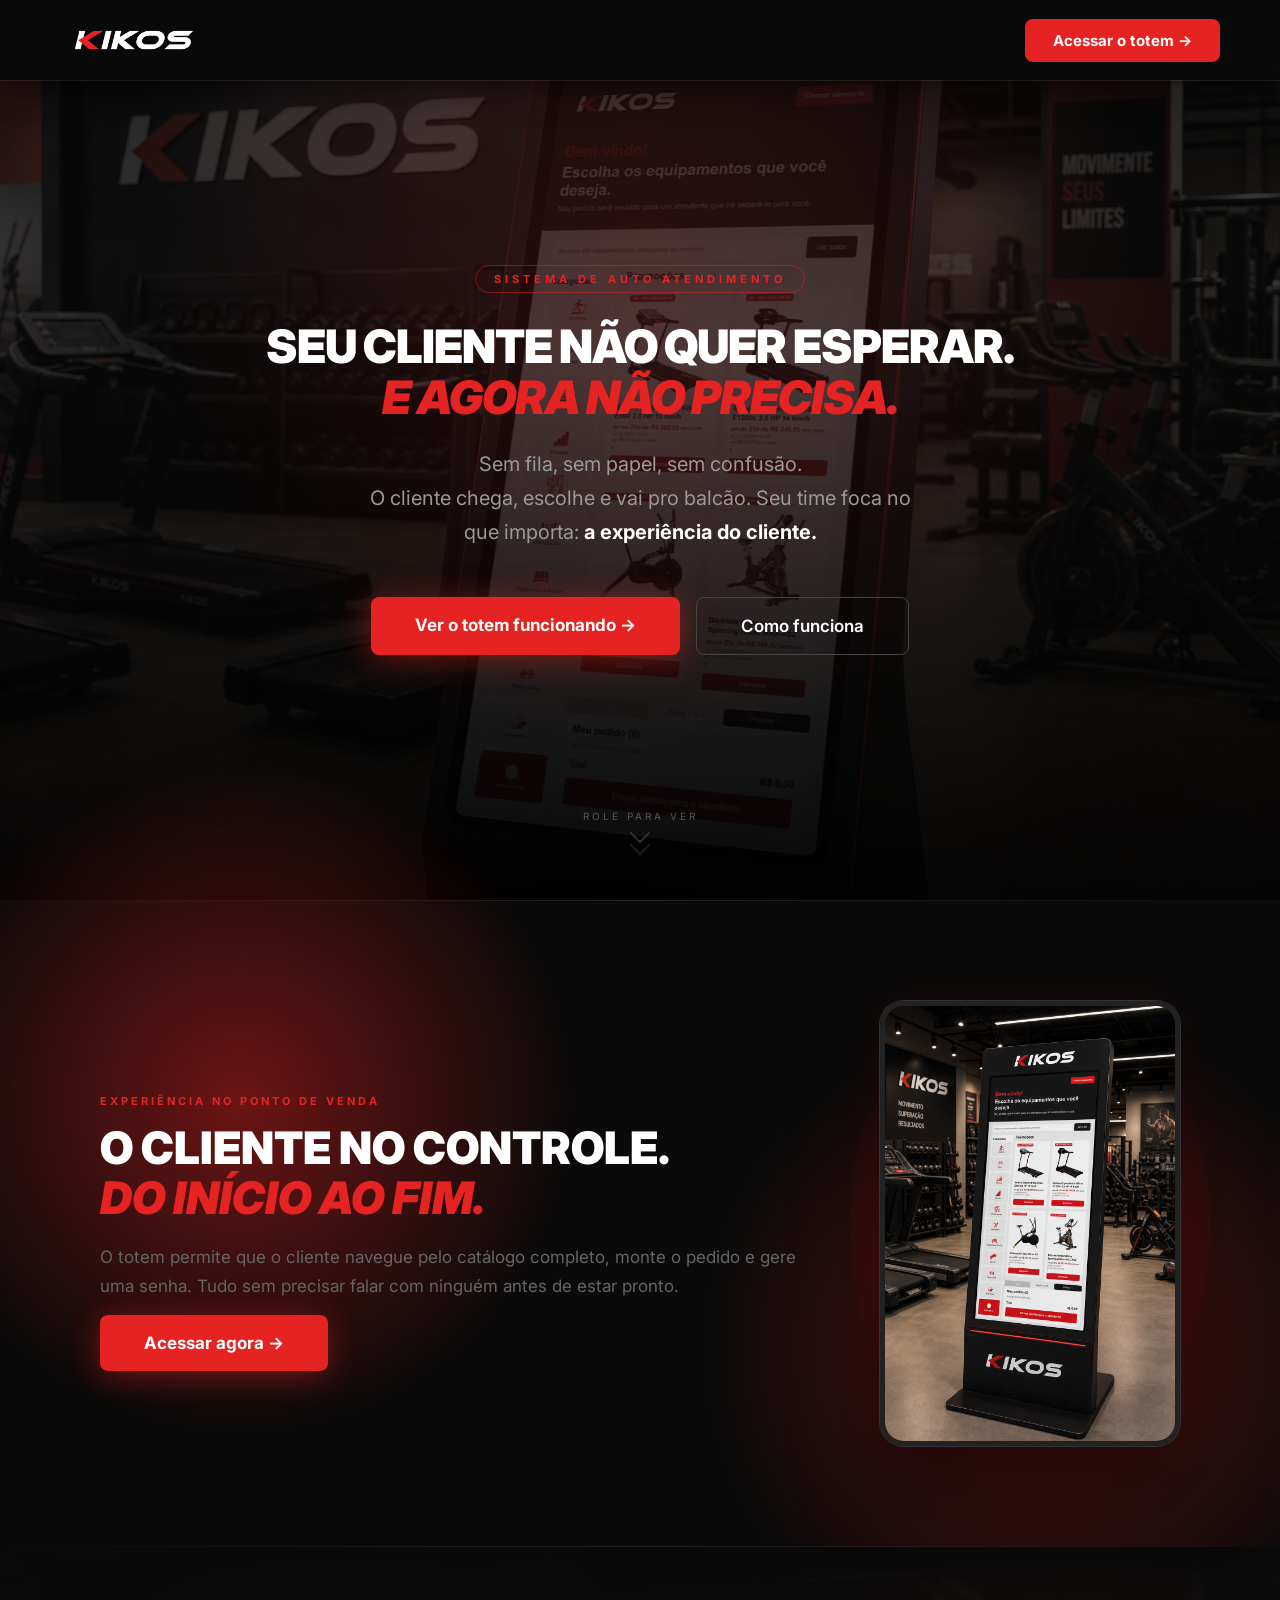
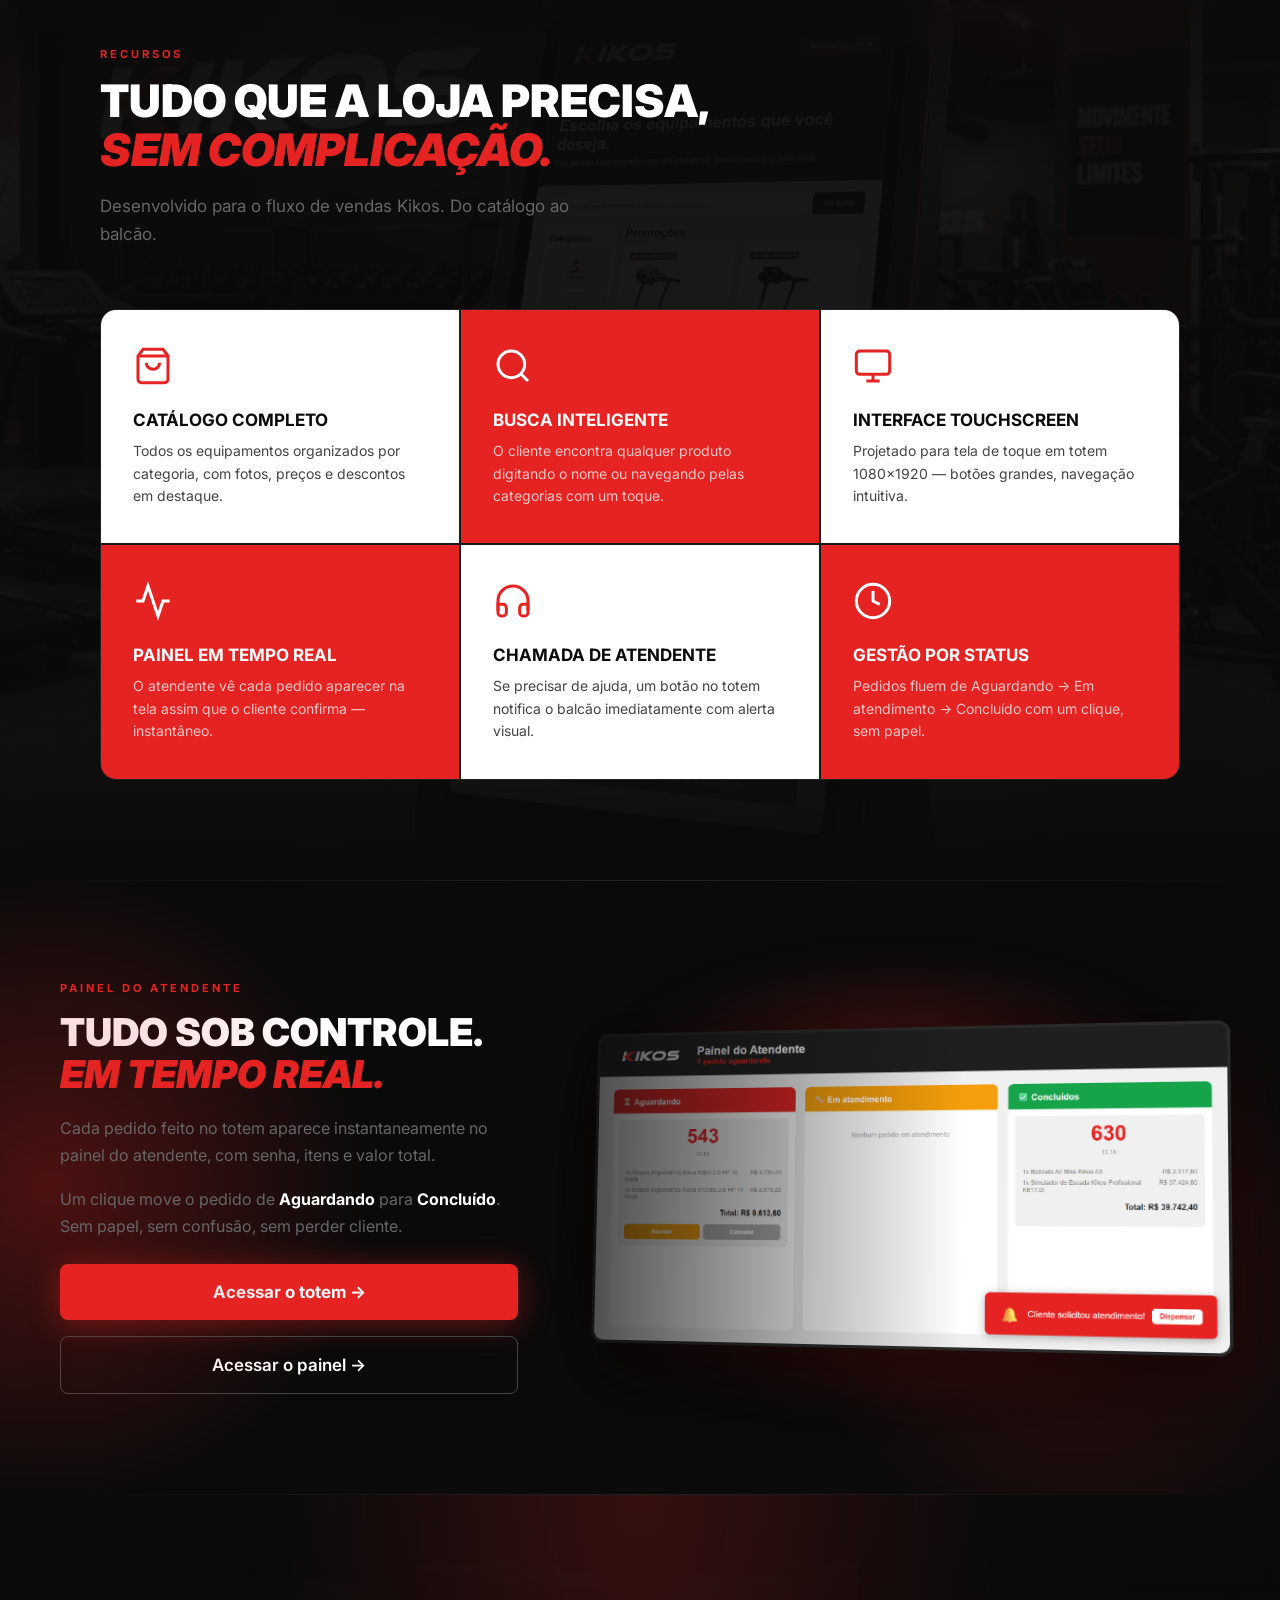
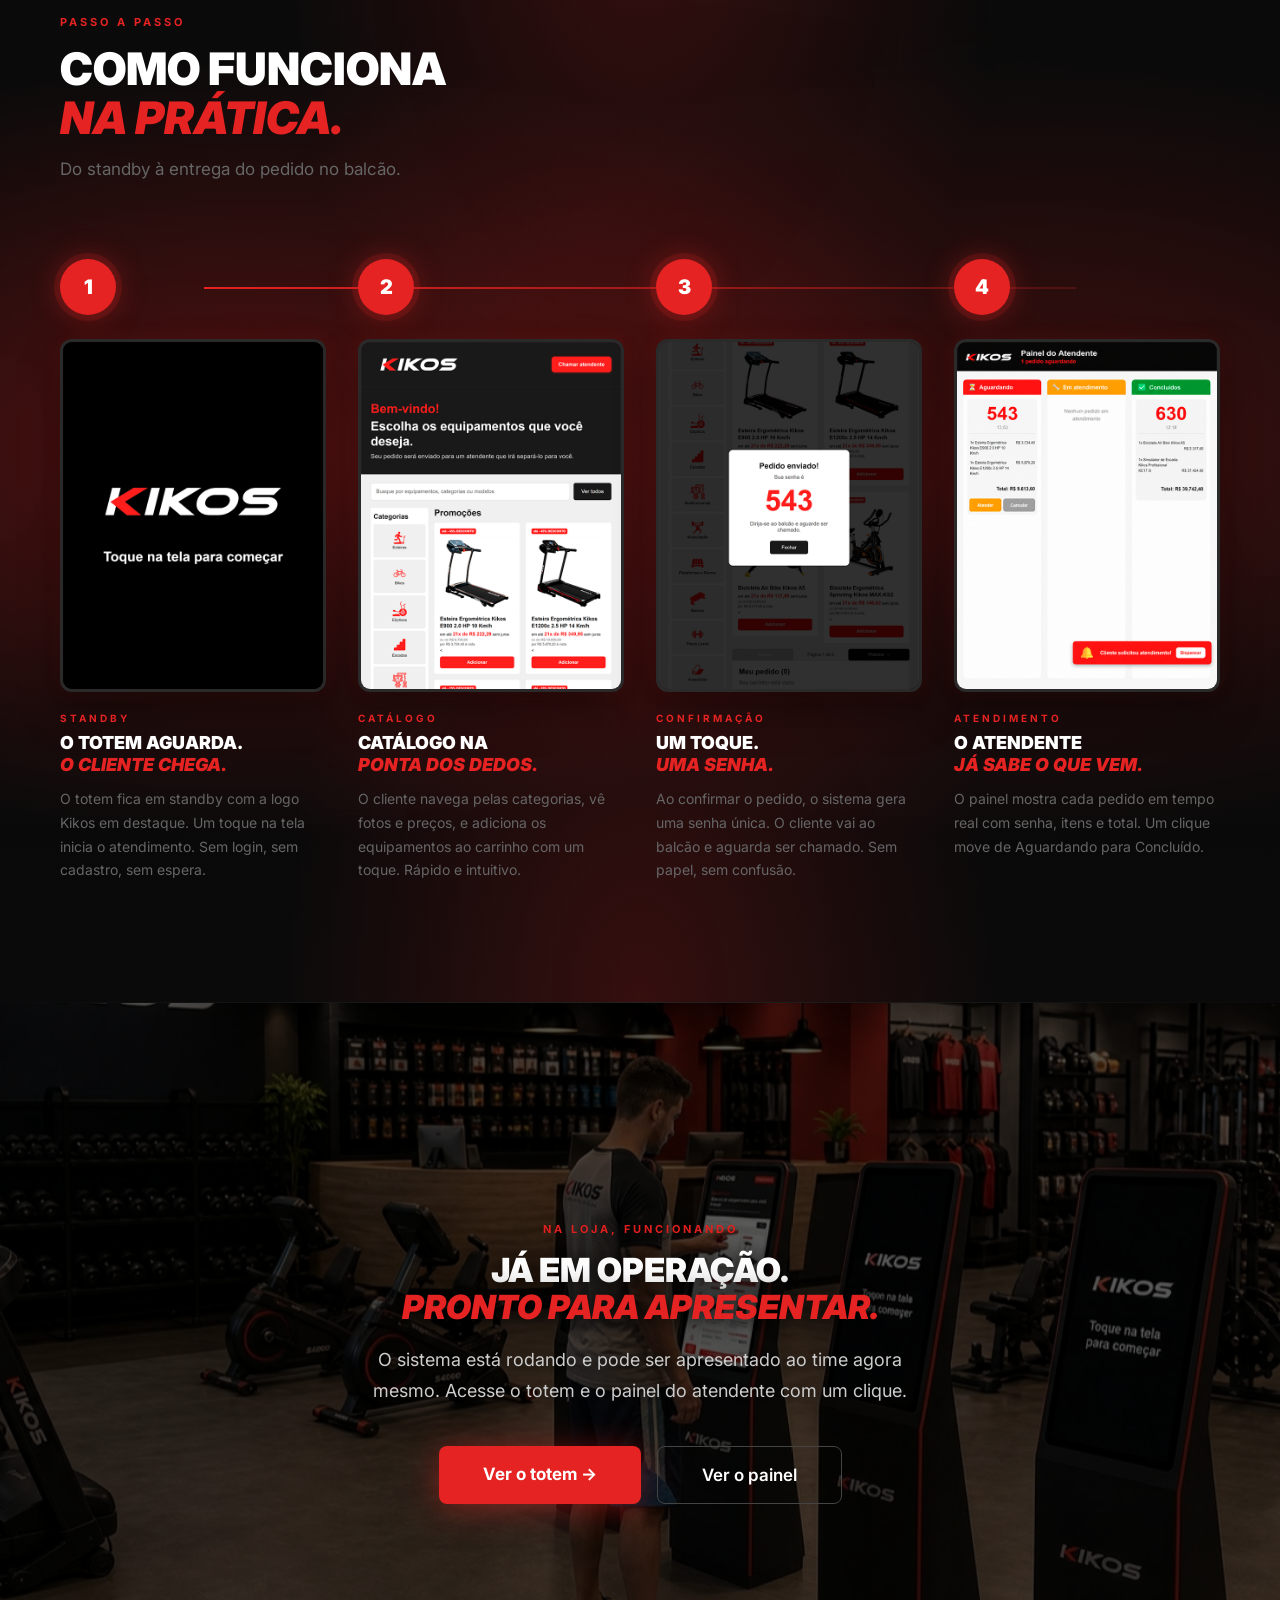
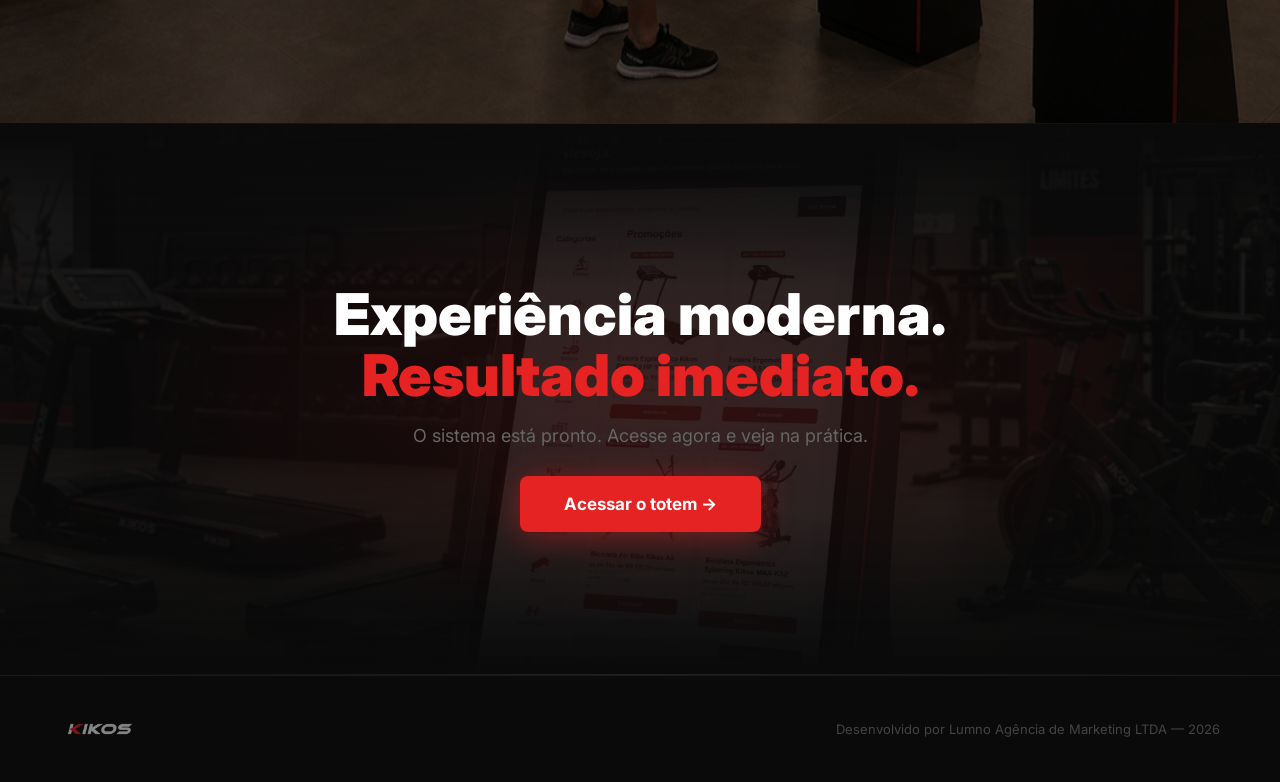
==== commit 83f53999: "adicionar botão de painel na landing" ====
--- a/landing.html
+++ b/landing.html
@@ -388,6 +388,20 @@
       position: relative;
   z-index: 1;
     }
+
+    .painel-3d-btns {
+  display: flex;
+  gap: 16px;
+  flex-wrap: wrap;
+  margin-top: 24px;
+}
+.painel-3d-btns {
+  flex-direction: column;
+}
+.painel-3d-btns a {
+  width: 100%;
+  text-align: center;
+}
 
     .painel-3d-imagem.visivel {
       opacity: 1;
@@ -1013,7 +1027,10 @@
         <h2>TUDO SOB CONTROLE.<br><em class="titulo-destaque">EM TEMPO REAL.</em></h2>
         <p>Cada pedido feito no totem aparece instantaneamente no painel do atendente, com senha, itens e valor total.</p>
         <p>Um clique move o pedido de <strong style="color:#fff;">Aguardando</strong> para <strong style="color:#fff;">Concluído</strong>. Sem papel, sem confusão, sem perder cliente.</p>
-        <a href="index.html" class="btn-primario" style="display:inline-block; margin-top:24px;">Acessar o totem →</a>
+<div class="painel-3d-btns">
+  <a href="index.html" class="btn-primario">Acessar o totem →</a>
+  <a href="painel.html" class="btn-outline">Acessar o painel →</a>
+</div>
       </div>
       <div class="painel-3d-wrapper">
         <div class="painel-glow"></div>
